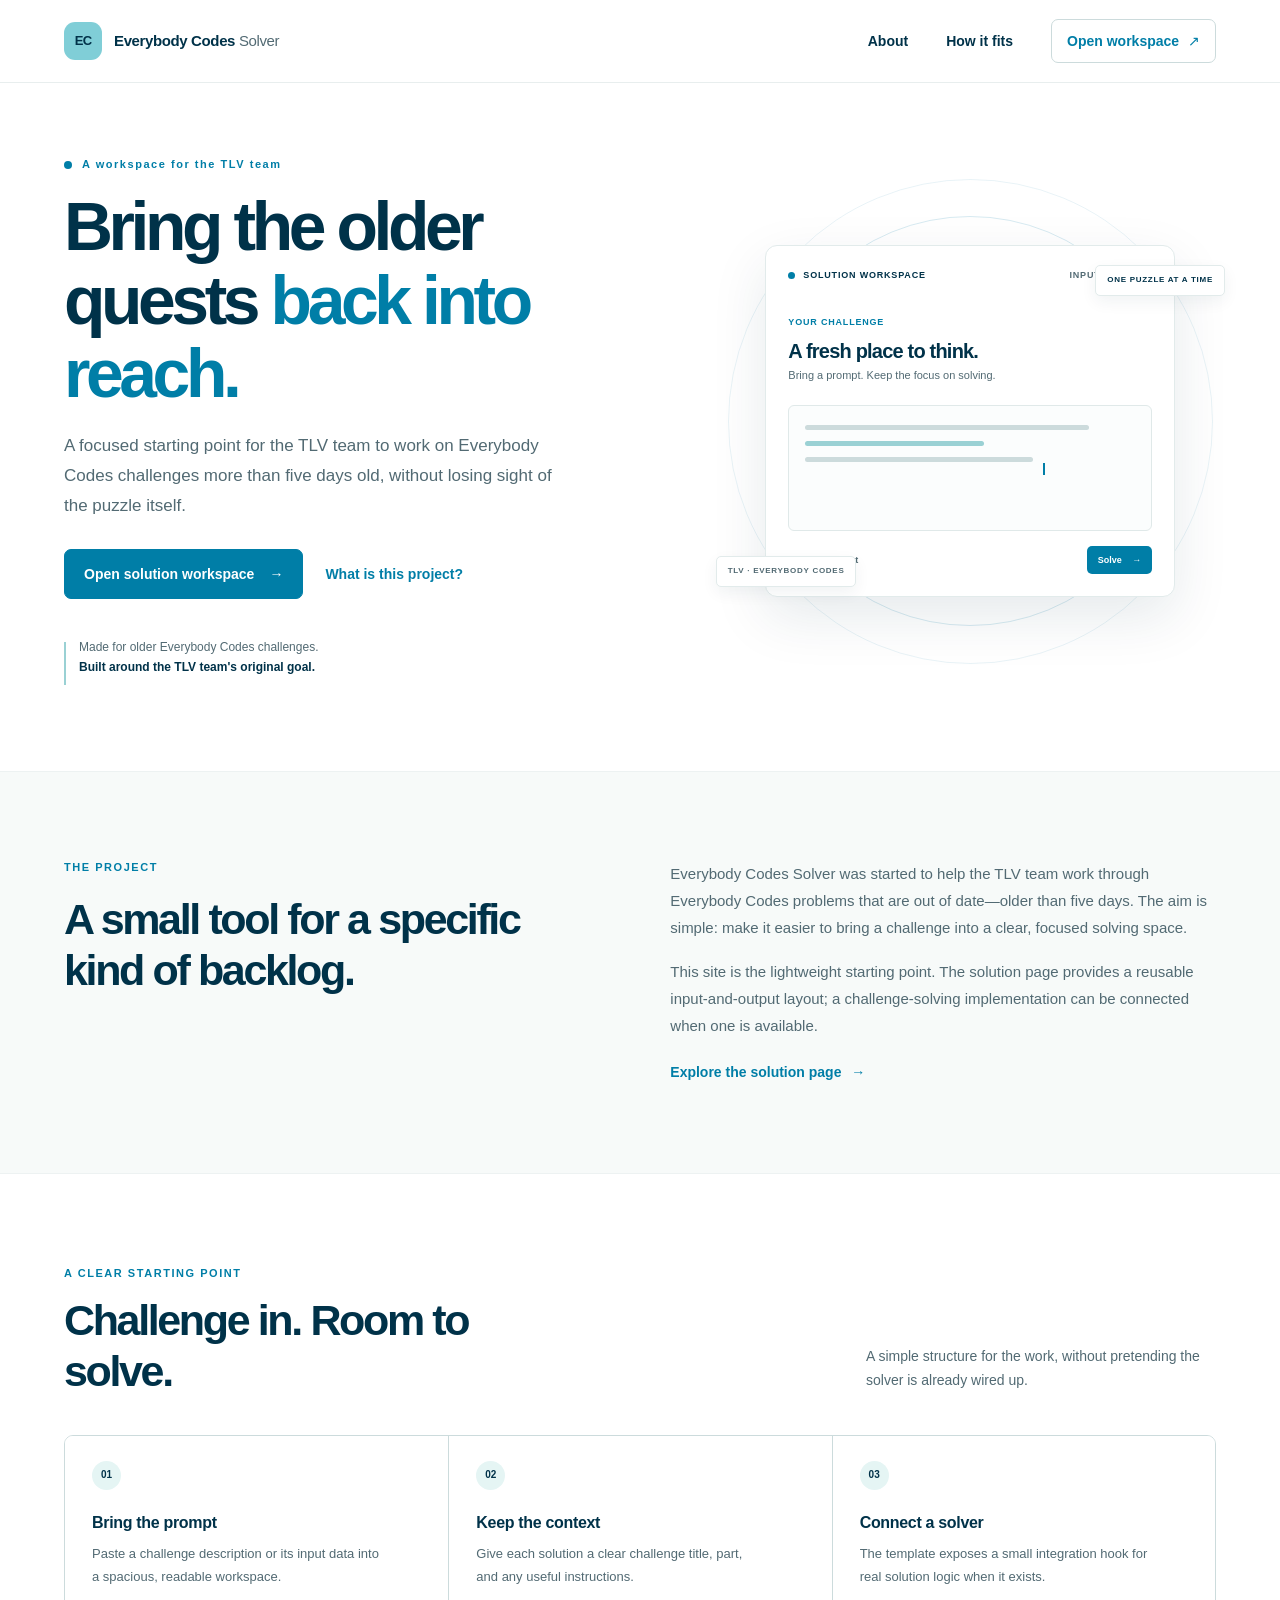
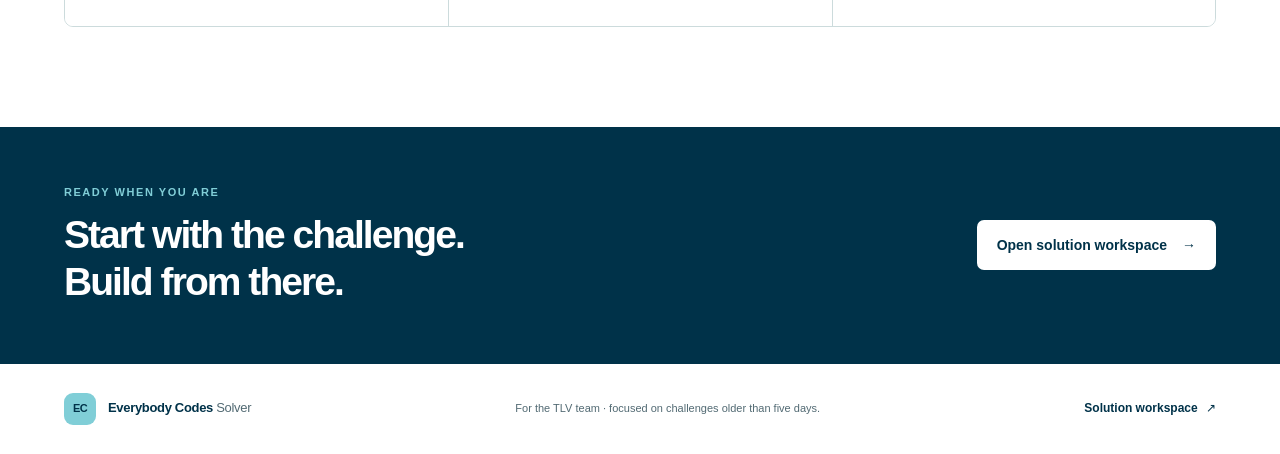
==== index.html @ 69845c89 "init web commit" ====
<!doctype html>
<html lang="en">
  <head>
    <meta charset="utf-8">
    <meta name="viewport" content="width=device-width, initial-scale=1">
    <meta name="theme-color" content="#003249">
    <meta name="description" content="A focused Everybody Codes workspace for the TLV team and its older challenges.">
    <title>Everybody Codes Solver | TLV team workspace</title>
    <link rel="stylesheet" href="style.css">
  </head>
  <body>
    <header class="site-header">
      <div class="header-inner">
        <a class="brand" href="index.html" aria-label="Everybody Codes Solver home">
          <span class="brand-mark" aria-hidden="true">EC</span>
          <span class="brand-name">Everybody Codes <span>Solver</span></span>
        </a>
        <nav class="site-nav" aria-label="Main navigation">
          <a href="#about">About</a>
          <a href="#approach">How it fits</a>
          <a class="nav-cta" href="template.html">Open workspace <span aria-hidden="true">↗</span></a>
        </nav>
      </div>
    </header>

    <main>
      <section class="hero page-shell">
        <div class="hero-copy">
          <p class="eyebrow"><span class="eyebrow-dot" aria-hidden="true"></span> A workspace for the TLV team</p>
          <h1>Bring the older quests <span>back into reach.</span></h1>
          <p class="hero-description">
            A focused starting point for the TLV team to work on Everybody Codes challenges more
            than five days old, without losing sight of the puzzle itself.
          </p>
          <div class="hero-actions">
            <a class="button button-primary" href="template.html">Open solution workspace <span aria-hidden="true">→</span></a>
            <a class="text-link" href="#about">What is this project?</a>
          </div>
          <div class="hero-note">
            <span class="note-rule" aria-hidden="true"></span>
            <p>Made for older Everybody Codes challenges.<br><strong>Built around the TLV team's original goal.</strong></p>
          </div>
        </div>

        <div class="hero-visual">
          <div class="visual-orbit orbit-one" aria-hidden="true"></div>
          <div class="visual-orbit orbit-two" aria-hidden="true"></div>
          <div class="workspace-card">
            <div class="workspace-topline">
              <span class="workspace-label"><span class="status-dot" aria-hidden="true"></span> SOLUTION WORKSPACE</span>
              <span class="workspace-index">INPUT / OUTPUT</span>
            </div>
            <div class="workspace-heading">
              <span class="mini-label">YOUR CHALLENGE</span>
              <span class="workspace-title">A fresh place to think.</span>
              <span class="workspace-subtitle">Bring a prompt. Keep the focus on solving.</span>
            </div>
            <div class="workspace-input" aria-hidden="true">
              <span class="input-line line-long"></span>
              <span class="input-line line-short"></span>
              <span class="input-line line-medium"></span>
              <span class="input-cursor"></span>
            </div>
            <div class="workspace-bottom">
              <span class="workspace-caption">Challenge input</span>
              <span class="workspace-action">Solve <span aria-hidden="true">→</span></span>
            </div>
          </div>
          <span class="visual-tag tag-top">ONE PUZZLE AT A TIME</span>
          <span class="visual-tag tag-bottom">TLV · EVERYBODY CODES</span>
        </div>
      </section>

      <section class="intro-section" id="about">
        <div class="page-shell intro-grid">
          <div>
            <p class="eyebrow eyebrow-dark">THE PROJECT</p>
            <h2>A small tool for a specific kind of backlog.</h2>
          </div>
          <div class="intro-copy">
            <p>
              Everybody Codes Solver was started to help the TLV team work through Everybody
              Codes problems that are out of date—older than five days. The aim is simple:
              make it easier to bring a challenge into a clear, focused solving space.
            </p>
            <p>
              This site is the lightweight starting point. The solution page provides a reusable
              input-and-output layout; a challenge-solving implementation can be connected when
              one is available.
            </p>
            <a class="inline-link" href="template.html">Explore the solution page <span aria-hidden="true">→</span></a>
          </div>
        </div>
      </section>

      <section class="approach-section page-shell" id="approach">
        <div class="section-heading">
          <div>
            <p class="eyebrow eyebrow-dark">A CLEAR STARTING POINT</p>
            <h2>Challenge in. Room to solve.</h2>
          </div>
          <p class="section-summary">A simple structure for the work, without pretending the solver is already wired up.</p>
        </div>
        <div class="approach-grid">
          <article class="approach-card">
            <span class="card-number">01</span>
            <h3>Bring the prompt</h3>
            <p>Paste a challenge description or its input data into a spacious, readable workspace.</p>
          </article>
          <article class="approach-card">
            <span class="card-number">02</span>
            <h3>Keep the context</h3>
            <p>Give each solution a clear challenge title, part, and any useful instructions.</p>
          </article>
          <article class="approach-card">
            <span class="card-number">03</span>
            <h3>Connect a solver</h3>
            <p>The template exposes a small integration hook for real solution logic when it exists.</p>
          </article>
        </div>
      </section>

      <section class="closing-section">
        <div class="page-shell closing-inner">
          <div>
            <p class="eyebrow">READY WHEN YOU ARE</p>
            <h2>Start with the challenge.<br>Build from there.</h2>
          </div>
          <a class="button button-light" href="template.html">Open solution workspace <span aria-hidden="true">→</span></a>
        </div>
      </section>
    </main>

    <footer class="site-footer">
      <div class="page-shell footer-inner">
        <a class="brand footer-brand" href="index.html">
          <span class="brand-mark" aria-hidden="true">EC</span>
          <span class="brand-name">Everybody Codes <span>Solver</span></span>
        </a>
        <p>For the TLV team · focused on challenges older than five days.</p>
        <a class="footer-link" href="template.html">Solution workspace <span aria-hidden="true">↗</span></a>
      </div>
    </footer>
  </body>
</html>
---- style.css ----
:root {
  color-scheme: light;
  --navy: #003249;
  --ocean: #007ea7;
  --cyan: #80ced7;
  --teal: #9ad1d4;
  --grey: #ccdbdc;
  --paper: #f7faf9;
  --white: #fff;
  --muted: #526a73;
  --content-width: 1160px;
  --page-gutter: clamp(20px, 5vw, 72px);
  font-family: "Segoe UI", "Helvetica Neue", Arial, sans-serif;
  font-synthesis: none;
  text-rendering: optimizeLegibility;
}

* {
  box-sizing: border-box;
}

html {
  scroll-behavior: smooth;
}

body {
  min-width: 320px;
  margin: 0;
  color: var(--navy);
  background: var(--white);
  font-size: 16px;
  line-height: 1.6;
}

body,
button,
textarea {
  font-family: "Segoe UI", "Helvetica Neue", Arial, sans-serif;
}

a {
  color: inherit;
}

a:focus-visible,
button:focus-visible,
textarea:focus-visible {
  outline: 3px solid var(--cyan);
  outline-offset: 4px;
}

button,
textarea {
  font-size: inherit;
}

.page-shell {
  width: min(var(--content-width), calc(100% - var(--page-gutter) * 2));
  margin-inline: auto;
}

.site-header {
  position: relative;
  z-index: 1;
  background: var(--white);
  border-bottom: 1px solid #e8eeee;
}

.header-inner {
  width: min(1320px, calc(100% - var(--page-gutter) * 2));
  min-height: 82px;
  margin-inline: auto;
  display: flex;
  align-items: center;
  justify-content: space-between;
  gap: 30px;
}

.brand {
  display: inline-flex;
  align-items: center;
  gap: 12px;
  color: var(--navy);
  text-decoration: none;
  white-space: nowrap;
}

.brand-mark {
  width: 38px;
  height: 38px;
  display: grid;
  place-items: center;
  color: var(--navy);
  background: var(--cyan);
  border-radius: 11px;
  font-size: 13px;
  font-weight: 800;
  letter-spacing: -0.06em;
}

.brand-name {
  font-size: 15px;
  font-weight: 750;
  letter-spacing: -0.025em;
}

.brand-name span {
  color: var(--muted);
  font-weight: 500;
}

.site-nav {
  display: flex;
  align-items: center;
  justify-content: flex-end;
  gap: clamp(16px, 3vw, 38px);
}

.site-nav a,
.footer-link {
  color: var(--navy);
  font-size: 14px;
  font-weight: 600;
  text-decoration: none;
  transition: color 160ms ease, background-color 160ms ease, border-color 160ms ease;
}

.site-nav a:hover,
.footer-link:hover {
  color: var(--ocean);
}

.site-nav .nav-cta {
  padding: 10px 15px;
  color: var(--ocean);
  border: 1px solid var(--grey);
  border-radius: 7px;
}

.site-nav .nav-cta:hover {
  color: var(--navy);
  background: #eaf7f7;
  border-color: var(--teal);
}

.nav-cta span,
.footer-link span {
  margin-left: 5px;
}

.hero {
  min-height: 588px;
  display: grid;
  grid-template-columns: minmax(0, 1fr) minmax(350px, 0.88fr);
  align-items: center;
  gap: clamp(45px, 8vw, 108px);
  padding-block: 74px 86px;
}

.hero-copy {
  max-width: 590px;
}

.eyebrow {
  margin: 0 0 18px;
  color: var(--ocean);
  font-size: 11px;
  font-weight: 800;
  letter-spacing: 0.14em;
  line-height: 1.4;
}

.eyebrow-dark {
  color: var(--ocean);
}

.hero .eyebrow {
  display: flex;
  align-items: center;
  gap: 10px;
}

.eyebrow-dot,
.status-dot {
  width: 8px;
  height: 8px;
  flex: 0 0 auto;
  background: var(--ocean);
  border-radius: 50%;
}

h1,
h2,
h3,
p {
  margin-top: 0;
}

.hero h1 {
  max-width: 630px;
  margin-bottom: 21px;
  font-size: clamp(42px, 5.3vw, 68px);
  font-weight: 720;
  letter-spacing: -0.065em;
  line-height: 1.08;
}

.hero h1 span {
  color: var(--ocean);
}

.hero-description {
  max-width: 510px;
  margin-bottom: 29px;
  color: var(--muted);
  font-size: 17px;
  line-height: 1.75;
}

.hero-actions {
  display: flex;
  align-items: center;
  flex-wrap: wrap;
  gap: 22px;
}

.button {
  min-height: 50px;
  display: inline-flex;
  align-items: center;
  justify-content: center;
  gap: 15px;
  padding: 12px 19px;
  border: 1px solid transparent;
  border-radius: 7px;
  font-size: 14px;
  font-weight: 700;
  line-height: 1.3;
  text-align: center;
  text-decoration: none;
  cursor: pointer;
  transition: background-color 160ms ease, border-color 160ms ease, color 160ms ease, transform 160ms ease;
}

.button-primary {
  color: var(--white);
  background: var(--ocean);
  border-color: var(--ocean);
}

.button-primary:hover:not(:disabled) {
  background: var(--navy);
  border-color: var(--navy);
  transform: translateY(-1px);
}

.button-primary:active:not(:disabled) {
  transform: translateY(0);
}

.button-primary:disabled {
  cursor: wait;
  opacity: 0.72;
}

.text-link,
.inline-link {
  color: var(--ocean);
  font-size: 14px;
  font-weight: 700;
  text-decoration: none;
}

.text-link:hover,
.inline-link:hover {
  color: var(--navy);
  text-decoration: underline;
  text-underline-offset: 4px;
}

.hero-note {
  display: flex;
  align-items: flex-start;
  gap: 13px;
  margin-top: 43px;
}

.note-rule {
  width: 2px;
  height: 43px;
  flex: 0 0 auto;
  background: var(--teal);
}

.hero-note p {
  margin: -4px 0 0;
  color: var(--muted);
  font-size: 12px;
  line-height: 1.65;
}

.hero-note strong {
  color: var(--navy);
  font-weight: 650;
}

.hero-visual {
  min-height: 390px;
  position: relative;
  display: grid;
  place-items: center;
  isolation: isolate;
}

.hero-visual::before {
  width: 320px;
  height: 320px;
  position: absolute;
  z-index: -2;
  content: "";
  background: #e8f5f4;
  border-radius: 50%;
}

.visual-orbit {
  position: absolute;
  z-index: -1;
  border: 1px solid rgba(0, 126, 167, 0.16);
  border-radius: 50%;
}

.orbit-one {
  width: 410px;
  height: 410px;
}

.orbit-two {
  width: 485px;
  height: 485px;
  border-color: rgba(0, 126, 167, 0.09);
}

.workspace-card {
  width: min(100%, 410px);
  padding: 22px;
  background: var(--white);
  border: 1px solid #e2ebeb;
  border-radius: 12px;
  box-shadow: 0 20px 55px rgba(0, 50, 73, 0.1);
}

.workspace-topline,
.workspace-bottom {
  display: flex;
  align-items: center;
  justify-content: space-between;
  gap: 10px;
}

.workspace-label,
.workspace-index,
.mini-label,
.workspace-caption,
.workspace-action,
.visual-tag {
  font-size: 9px;
  font-weight: 800;
  letter-spacing: 0.09em;
}

.workspace-label {
  display: inline-flex;
  align-items: center;
  gap: 8px;
  color: var(--navy);
}

.workspace-label .status-dot {
  width: 7px;
  height: 7px;
  background: var(--ocean);
}

.workspace-index {
  color: var(--muted);
}

.workspace-heading {
  display: flex;
  flex-direction: column;
  margin-top: 32px;
}

.mini-label {
  margin-bottom: 6px;
  color: var(--ocean);
}

.workspace-title {
  font-size: 20px;
  font-weight: 700;
  letter-spacing: -0.04em;
}

.workspace-subtitle {
  color: var(--muted);
  font-size: 11px;
}

.workspace-input {
  min-height: 126px;
  position: relative;
  display: flex;
  flex-direction: column;
  gap: 11px;
  margin-top: 20px;
  padding: 19px 16px;
  background: #fbfdfd;
  border: 1px solid #e0e9e9;
  border-radius: 6px;
}

.input-line {
  height: 5px;
  display: block;
  background: #ccdbdc;
  border-radius: 5px;
}

.line-long {
  width: 86%;
}

.line-short {
  width: 54%;
  background: var(--teal);
}

.line-medium {
  width: 69%;
}

.input-cursor {
  width: 2px;
  height: 12px;
  position: absolute;
  top: 57px;
  left: 70%;
  background: var(--ocean);
}

.workspace-bottom {
  margin-top: 15px;
}

.workspace-caption {
  color: var(--muted);
  letter-spacing: 0.02em;
}

.workspace-action {
  padding: 7px 11px;
  color: var(--white);
  background: var(--ocean);
  border-radius: 5px;
  letter-spacing: 0;
}

.workspace-action span {
  margin-left: 8px;
}

.visual-tag {
  position: absolute;
  padding: 8px 11px;
  color: var(--navy);
  background: var(--white);
  border: 1px solid #e2ebeb;
  border-radius: 5px;
  box-shadow: 0 6px 16px rgba(0, 50, 73, 0.06);
  font-size: 8px;
}

.tag-top {
  top: 39px;
  right: -9px;
}

.tag-bottom {
  bottom: 29px;
  left: -9px;
  color: var(--muted);
}

.intro-section {
  padding-block: 88px;
  background: var(--paper);
  border-top: 1px solid #edf2f2;
  border-bottom: 1px solid #edf2f2;
}

.intro-grid {
  display: grid;
  grid-template-columns: minmax(0, 0.9fr) minmax(0, 1fr);
  align-items: start;
  gap: clamp(40px, 9vw, 130px);
}

.intro-grid h2,
.section-heading h2 {
  max-width: 470px;
  margin-bottom: 0;
  font-size: clamp(30px, 3.5vw, 43px);
  font-weight: 700;
  letter-spacing: -0.055em;
  line-height: 1.18;
}

.intro-copy p {
  margin-bottom: 17px;
  color: var(--muted);
  font-size: 15px;
  line-height: 1.8;
}

.inline-link {
  display: inline-block;
  margin-top: 5px;
}

.inline-link span {
  margin-left: 6px;
}

.approach-section {
  padding-block: 92px 100px;
}

.section-heading {
  display: flex;
  align-items: flex-end;
  justify-content: space-between;
  gap: 35px;
  margin-bottom: 38px;
}

.section-heading .eyebrow {
  margin-bottom: 14px;
}

.section-summary {
  max-width: 350px;
  margin-bottom: 4px;
  color: var(--muted);
  font-size: 14px;
  line-height: 1.7;
}

.approach-grid {
  display: grid;
  grid-template-columns: repeat(3, minmax(0, 1fr));
  border: 1px solid var(--grey);
  border-radius: 9px;
  overflow: hidden;
}

.approach-card {
  min-height: 190px;
  padding: 25px 27px 28px;
  background: var(--white);
}

.approach-card + .approach-card {
  border-left: 1px solid var(--grey);
}

.card-number {
  width: 29px;
  height: 29px;
  display: grid;
  place-items: center;
  margin-bottom: 20px;
  color: var(--navy);
  background: #e5f5f4;
  border-radius: 50%;
  font-size: 10px;
  font-weight: 800;
}

.approach-card h3 {
  margin-bottom: 8px;
  font-size: 16px;
  font-weight: 700;
  letter-spacing: -0.02em;
}

.approach-card p {
  max-width: 290px;
  margin-bottom: 0;
  color: var(--muted);
  font-size: 13px;
  line-height: 1.7;
}

.closing-section {
  padding-block: 58px;
  color: var(--white);
  background: var(--navy);
}

.closing-inner {
  display: flex;
  align-items: center;
  justify-content: space-between;
  gap: 35px;
}

.closing-inner .eyebrow {
  color: var(--cyan);
  margin-bottom: 12px;
}

.closing-inner h2 {
  margin-bottom: 0;
  font-size: clamp(27px, 3.5vw, 39px);
  font-weight: 650;
  letter-spacing: -0.05em;
  line-height: 1.2;
}

.button-light {
  color: var(--navy);
  background: var(--white);
}

.button-light:hover {
  background: var(--cyan);
  transform: translateY(-1px);
}

.site-footer {
  background: var(--white);
}

.footer-inner {
  min-height: 90px;
  display: flex;
  align-items: center;
  justify-content: space-between;
  gap: 25px;
}

.footer-brand .brand-mark {
  width: 32px;
  height: 32px;
  border-radius: 9px;
  font-size: 11px;
}

.footer-brand .brand-name {
  font-size: 13px;
}

.footer-inner > p {
  margin-bottom: 0;
  color: var(--muted);
  font-size: 11px;
  text-align: center;
}

.footer-link {
  font-size: 12px;
}

.solution-body {
  background: var(--paper);
}

.solution-main {
  max-width: 920px;
  min-height: calc(100vh - 172px);
  padding-block: 35px 75px;
}

.back-link {
  display: inline-flex;
  align-items: center;
  gap: 8px;
  margin-bottom: 38px;
  color: var(--muted);
  font-size: 13px;
  font-weight: 650;
  text-decoration: none;
}

.back-link:hover {
  color: var(--ocean);
}

.solution-intro {
  margin-bottom: 32px;
}

.solution-intro .eyebrow {
  margin-bottom: 13px;
}

.solution-title-row {
  display: flex;
  align-items: flex-start;
  justify-content: space-between;
  gap: 24px;
}

.solution-title-row h1 {
  margin-bottom: 8px;
  font-size: clamp(34px, 5vw, 48px);
  font-weight: 720;
  letter-spacing: -0.06em;
  line-height: 1.1;
  overflow-wrap: anywhere;
}

.solution-description {
  max-width: 620px;
  margin-bottom: 0;
  color: var(--muted);
  font-size: 15px;
}

.part-badge {
  flex: 0 0 auto;
  margin-top: 5px;
  padding: 7px 12px;
  color: var(--navy);
  background: #e1f3f2;
  border: 1px solid var(--teal);
  border-radius: 999px;
  font-size: 12px;
  font-weight: 700;
}

.solver-form,
.result-section {
  padding: clamp(19px, 4vw, 30px);
  background: var(--white);
  border: 1px solid var(--grey);
  border-radius: 9px;
}

.field-label {
  display: block;
  margin-bottom: 13px;
  font-size: 15px;
  font-weight: 750;
}

.field-hint {
  display: block;
  margin-top: 2px;
  color: var(--muted);
  font-size: 12px;
  font-weight: 400;
}

.challenge-input {
  width: 100%;
  min-height: 270px;
  display: block;
  resize: vertical;
  padding: 15px 16px;
  color: var(--navy);
  background: #fbfdfd;
  border: 1px solid #afc4c7;
  border-radius: 6px;
  font-family: "Cascadia Code", Consolas, monospace;
  font-size: 13px;
  line-height: 1.65;
  overflow-wrap: anywhere;
}

.challenge-input::placeholder {
  color: #657b82;
  opacity: 1;
}

.challenge-input:focus-visible {
  border-color: var(--ocean);
  outline-offset: 2px;
}

.solve-row {
  display: flex;
  align-items: center;
  justify-content: space-between;
  gap: 20px;
  margin-top: 17px;
}

.solve-note {
  margin-bottom: 0;
  color: var(--muted);
  font-size: 12px;
}

.solve-button {
  min-width: 120px;
  min-height: 48px;
  flex: 0 0 auto;
}

.result-section {
  margin-top: 22px;
}

.result-heading {
  display: flex;
  align-items: center;
  justify-content: space-between;
  gap: 15px;
  margin-bottom: 15px;
}

.result-heading .eyebrow {
  margin-bottom: 2px;
}

.result-heading h2 {
  margin-bottom: 0;
  font-size: 21px;
  font-weight: 700;
  letter-spacing: -0.035em;
}

.result-format {
  padding: 5px 9px;
  color: var(--muted);
  background: #f2f7f7;
  border: 1px solid #e1ebeb;
  border-radius: 4px;
  font-size: 10px;
  font-weight: 650;
}

.output-box {
  min-height: 175px;
  max-height: 520px;
  padding: 16px;
  background: #f8fbfb;
  border: 1px solid #d5e1e2;
  border-radius: 6px;
  overflow: auto;
}

.output-placeholder {
  margin: 2px 0;
  color: #657b82;
  font-size: 13px;
}

.output-content {
  margin: 0;
  color: var(--navy);
  font-family: "Cascadia Code", Consolas, monospace;
  font-size: 13px;
  line-height: 1.7;
  white-space: pre-wrap;
  overflow-wrap: anywhere;
}

.solver-status {
  margin: 13px 0 0;
  color: var(--muted);
  font-size: 12px;
  line-height: 1.6;
}

.solver-status code {
  padding: 1px 4px;
  color: var(--navy);
  background: #edf4f4;
  border-radius: 3px;
  font-size: 0.95em;
}

.solver-status.status-error {
  color: #8a3026;
}

.solution-body .site-footer {
  border-top: 1px solid #e8eeee;
}

[hidden] {
  display: none !important;
}

@media (max-width: 900px) {
  .hero {
    grid-template-columns: minmax(0, 1fr) minmax(300px, 0.82fr);
    gap: 35px;
  }

  .hero-visual {
    min-height: 350px;
  }

  .orbit-one {
    width: 340px;
    height: 340px;
  }

  .orbit-two {
    width: 400px;
    height: 400px;
  }

  .hero-visual::before {
    width: 270px;
    height: 270px;
  }

  .workspace-card {
    padding: 18px;
  }

  .tag-top {
    right: -7px;
  }

  .tag-bottom {
    left: -7px;
  }
}

@media (max-width: 720px) {
  .header-inner {
    min-height: 0;
    flex-direction: column;
    align-items: flex-start;
    gap: 12px;
    padding-block: 17px;
  }

  .site-nav {
    width: 100%;
    justify-content: flex-start;
    flex-wrap: wrap;
    gap: 9px 22px;
  }

  .site-nav a {
    min-height: 40px;
    display: inline-flex;
    align-items: center;
  }

  .site-nav .nav-cta {
    min-height: 38px;
    padding: 7px 11px;
  }

  .hero {
    min-height: auto;
    grid-template-columns: 1fr;
    gap: 23px;
    padding-block: 65px 76px;
  }

  .hero-copy {
    max-width: 640px;
  }

  .hero-visual {
    width: min(100%, 490px);
    min-height: 370px;
    justify-self: center;
    margin-top: 4px;
  }

  .intro-grid {
    grid-template-columns: 1fr;
    gap: 24px;
  }

  .intro-section {
    padding-block: 68px;
  }

  .intro-copy {
    max-width: 660px;
  }

  .approach-section {
    padding-block: 72px;
  }

  .section-heading {
    display: block;
  }

  .section-summary {
    margin-top: 17px;
  }

  .approach-grid {
    grid-template-columns: 1fr;
  }

  .approach-card {
    min-height: 0;
    padding: 22px 24px;
  }

  .approach-card + .approach-card {
    border-top: 1px solid var(--grey);
    border-left: 0;
  }

  .card-number {
    margin-bottom: 13px;
  }

  .closing-inner {
    align-items: flex-start;
    flex-direction: column;
  }

  .footer-inner {
    flex-wrap: wrap;
    padding-block: 20px;
  }

  .footer-inner > p {
    order: 3;
    width: 100%;
    text-align: left;
  }
}

@media (max-width: 480px) {
  .brand-name {
    font-size: 14px;
  }

  .site-nav {
    gap: 6px 16px;
  }

  .site-nav a {
    font-size: 13px;
  }

  .site-nav .nav-cta {
    padding-inline: 9px;
  }

  .hero {
    padding-block: 48px 56px;
  }

  .hero h1 {
    font-size: clamp(39px, 12vw, 52px);
  }

  .hero-description {
    font-size: 15px;
  }

  .hero-actions {
    align-items: flex-start;
    flex-direction: column;
    gap: 17px;
  }

  .hero-note {
    margin-top: 30px;
  }

  .hero-visual {
    min-height: 310px;
  }

  .hero-visual::before {
    width: 220px;
    height: 220px;
  }

  .orbit-one {
    width: 290px;
    height: 290px;
  }

  .orbit-two {
    width: 350px;
    height: 350px;
  }

  .workspace-card {
    padding: 16px;
  }

  .workspace-title {
    font-size: 18px;
  }

  .tag-top {
    top: 8px;
    right: 0;
  }

  .tag-bottom {
    bottom: 4px;
    left: 0;
  }

  .closing-section {
    padding-block: 43px;
  }

  .footer-inner {
    column-gap: 13px;
  }

  .footer-brand {
    gap: 8px;
  }

  .footer-brand .brand-name {
    font-size: 12px;
  }

  .footer-link {
    font-size: 11px;
  }

  .solution-main {
    padding-block: 25px 55px;
  }

  .back-link {
    margin-bottom: 28px;
  }

  .solution-title-row {
    align-items: flex-start;
    flex-direction: column;
    gap: 12px;
  }

  .solution-title-row h1 {
    font-size: 38px;
  }

  .solver-form,
  .result-section {
    padding: 18px;
  }

  .challenge-input {
    min-height: 220px;
    padding: 12px;
    font-size: 12px;
  }

  .solve-row {
    align-items: stretch;
    flex-direction: column;
  }

  .solve-button {
    width: 100%;
  }

  .result-heading {
    align-items: flex-start;
  }

  .output-box {
    min-height: 150px;
    padding: 12px;
  }
}

@media (prefers-reduced-motion: reduce) {
  html {
    scroll-behavior: auto;
  }

  *,
  *::before,
  *::after {
    scroll-behavior: auto !important;
    transition-duration: 0.01ms !important;
  }
}
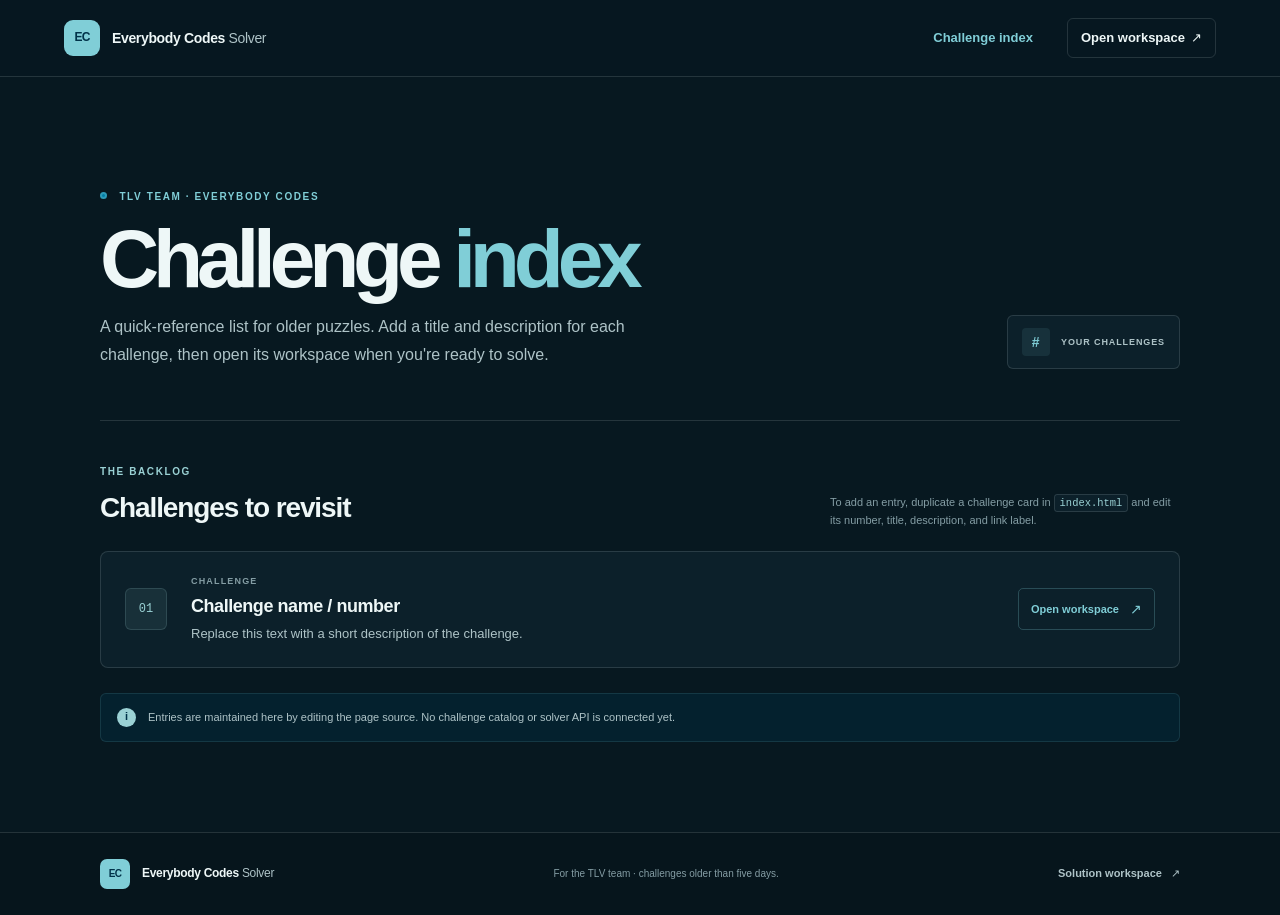
==== commit 17cca7a9: "Update styles for dark mode and improve layout - Changed color scheme to dark mode in style.css, upd" ====
--- a/index.html
+++ b/index.html
@@ -3,132 +3,71 @@
   <head>
     <meta charset="utf-8">
     <meta name="viewport" content="width=device-width, initial-scale=1">
-    <meta name="theme-color" content="#003249">
-    <meta name="description" content="A focused Everybody Codes workspace for the TLV team and its older challenges.">
-    <title>Everybody Codes Solver | TLV team workspace</title>
+    <meta name="theme-color" content="#071820">
+    <meta name="description" content="A manually maintained index of Everybody Codes challenges for the TLV team.">
+    <title>Challenge Index | Everybody Codes Solver</title>
     <link rel="stylesheet" href="style.css">
   </head>
   <body>
     <header class="site-header">
       <div class="header-inner">
-        <a class="brand" href="index.html" aria-label="Everybody Codes Solver home">
+        <a class="brand" href="index.html" aria-label="Everybody Codes challenge index">
           <span class="brand-mark" aria-hidden="true">EC</span>
           <span class="brand-name">Everybody Codes <span>Solver</span></span>
         </a>
         <nav class="site-nav" aria-label="Main navigation">
-          <a href="#about">About</a>
-          <a href="#approach">How it fits</a>
+          <a class="nav-current" href="#challenge-index" aria-current="page">Challenge index</a>
           <a class="nav-cta" href="template.html">Open workspace <span aria-hidden="true">↗</span></a>
         </nav>
       </div>
     </header>
 
-    <main>
-      <section class="hero page-shell">
-        <div class="hero-copy">
-          <p class="eyebrow"><span class="eyebrow-dot" aria-hidden="true"></span> A workspace for the TLV team</p>
-          <h1>Bring the older quests <span>back into reach.</span></h1>
-          <p class="hero-description">
-            A focused starting point for the TLV team to work on Everybody Codes challenges more
-            than five days old, without losing sight of the puzzle itself.
+    <main class="index-main page-shell" id="challenge-index">
+      <section class="index-heading" aria-labelledby="page-title">
+        <div>
+          <p class="eyebrow"><span class="eyebrow-dot" aria-hidden="true"></span> TLV TEAM · EVERYBODY CODES</p>
+          <h1 id="page-title">Challenge <span>index</span></h1>
+          <p class="index-description">
+            A quick-reference list for older puzzles. Add a title and description for each challenge,
+            then open its workspace when you're ready to solve.
           </p>
-          <div class="hero-actions">
-            <a class="button button-primary" href="template.html">Open solution workspace <span aria-hidden="true">→</span></a>
-            <a class="text-link" href="#about">What is this project?</a>
-          </div>
-          <div class="hero-note">
-            <span class="note-rule" aria-hidden="true"></span>
-            <p>Made for older Everybody Codes challenges.<br><strong>Built around the TLV team's original goal.</strong></p>
-          </div>
         </div>
-
-        <div class="hero-visual">
-          <div class="visual-orbit orbit-one" aria-hidden="true"></div>
-          <div class="visual-orbit orbit-two" aria-hidden="true"></div>
-          <div class="workspace-card">
-            <div class="workspace-topline">
-              <span class="workspace-label"><span class="status-dot" aria-hidden="true"></span> SOLUTION WORKSPACE</span>
-              <span class="workspace-index">INPUT / OUTPUT</span>
-            </div>
-            <div class="workspace-heading">
-              <span class="mini-label">YOUR CHALLENGE</span>
-              <span class="workspace-title">A fresh place to think.</span>
-              <span class="workspace-subtitle">Bring a prompt. Keep the focus on solving.</span>
-            </div>
-            <div class="workspace-input" aria-hidden="true">
-              <span class="input-line line-long"></span>
-              <span class="input-line line-short"></span>
-              <span class="input-line line-medium"></span>
-              <span class="input-cursor"></span>
-            </div>
-            <div class="workspace-bottom">
-              <span class="workspace-caption">Challenge input</span>
-              <span class="workspace-action">Solve <span aria-hidden="true">→</span></span>
-            </div>
-          </div>
-          <span class="visual-tag tag-top">ONE PUZZLE AT A TIME</span>
-          <span class="visual-tag tag-bottom">TLV · EVERYBODY CODES</span>
+        <div class="index-count" aria-label="Challenge index">
+          <span class="count-mark" aria-hidden="true">#</span>
+          <span>YOUR CHALLENGES</span>
         </div>
       </section>
 
-      <section class="intro-section" id="about">
-        <div class="page-shell intro-grid">
+      <section class="challenge-section" aria-labelledby="challenge-list-title">
+        <div class="list-heading">
           <div>
-            <p class="eyebrow eyebrow-dark">THE PROJECT</p>
-            <h2>A small tool for a specific kind of backlog.</h2>
+            <p class="eyebrow eyebrow-muted">THE BACKLOG</p>
+            <h2 id="challenge-list-title">Challenges to revisit</h2>
           </div>
-          <div class="intro-copy">
-            <p>
-              Everybody Codes Solver was started to help the TLV team work through Everybody
-              Codes problems that are out of date—older than five days. The aim is simple:
-              make it easier to bring a challenge into a clear, focused solving space.
-            </p>
-            <p>
-              This site is the lightweight starting point. The solution page provides a reusable
-              input-and-output layout; a challenge-solving implementation can be connected when
-              one is available.
-            </p>
-            <a class="inline-link" href="template.html">Explore the solution page <span aria-hidden="true">→</span></a>
-          </div>
+          <p class="edit-hint">To add an entry, duplicate a challenge card in <code>index.html</code> and edit its number, title, description, and link label.</p>
         </div>
-      </section>
 
-      <section class="approach-section page-shell" id="approach">
-        <div class="section-heading">
-          <div>
-            <p class="eyebrow eyebrow-dark">A CLEAR STARTING POINT</p>
-            <h2>Challenge in. Room to solve.</h2>
-          </div>
-          <p class="section-summary">A simple structure for the work, without pretending the solver is already wired up.</p>
-        </div>
-        <div class="approach-grid">
-          <article class="approach-card">
-            <span class="card-number">01</span>
-            <h3>Bring the prompt</h3>
-            <p>Paste a challenge description or its input data into a spacious, readable workspace.</p>
-          </article>
-          <article class="approach-card">
-            <span class="card-number">02</span>
-            <h3>Keep the context</h3>
-            <p>Give each solution a clear challenge title, part, and any useful instructions.</p>
-          </article>
-          <article class="approach-card">
-            <span class="card-number">03</span>
-            <h3>Connect a solver</h3>
-            <p>The template exposes a small integration hook for real solution logic when it exists.</p>
+        <div class="challenge-list">
+          <!-- Duplicate this article for each challenge, then replace its number, title, description, and link label. -->
+          <article class="challenge-card">
+            <div class="challenge-number" aria-hidden="true">01</div>
+            <div class="challenge-copy">
+              <p class="challenge-kicker">CHALLENGE</p>
+              <h3>Challenge name / number</h3>
+              <p class="challenge-description">Replace this text with a short description of the challenge.</p>
+            </div>
+            <a class="challenge-link" href="template.html" aria-label="Open workspace for Challenge name / number">
+              <span>Open workspace</span>
+              <span class="link-arrow" aria-hidden="true">↗</span>
+            </a>
           </article>
         </div>
       </section>
 
-      <section class="closing-section">
-        <div class="page-shell closing-inner">
-          <div>
-            <p class="eyebrow">READY WHEN YOU ARE</p>
-            <h2>Start with the challenge.<br>Build from there.</h2>
-          </div>
-          <a class="button button-light" href="template.html">Open solution workspace <span aria-hidden="true">→</span></a>
-        </div>
-      </section>
+      <aside class="index-note">
+        <span class="note-symbol" aria-hidden="true">i</span>
+        <p>Entries are maintained here by editing the page source. No challenge catalog or solver API is connected yet.</p>
+      </aside>
     </main>
 
     <footer class="site-footer">
@@ -137,7 +76,7 @@
           <span class="brand-mark" aria-hidden="true">EC</span>
           <span class="brand-name">Everybody Codes <span>Solver</span></span>
         </a>
-        <p>For the TLV team · focused on challenges older than five days.</p>
+        <p>For the TLV team · challenges older than five days.</p>
         <a class="footer-link" href="template.html">Solution workspace <span aria-hidden="true">↗</span></a>
       </div>
     </footer>
--- a/style.css
+++ b/style.css
@@ -1,14 +1,18 @@
 :root {
-  color-scheme: light;
+  color-scheme: dark;
   --navy: #003249;
   --ocean: #007ea7;
   --cyan: #80ced7;
   --teal: #9ad1d4;
   --grey: #ccdbdc;
-  --paper: #f7faf9;
-  --white: #fff;
-  --muted: #526a73;
-  --content-width: 1160px;
+  --background: #071820;
+  --surface: #0c202a;
+  --surface-raised: #102a36;
+  --text: #eef7f7;
+  --muted: #aec3c7;
+  --faint: #849da4;
+  --line: rgba(204, 219, 220, 0.15);
+  --content-width: 1080px;
   --page-gutter: clamp(20px, 5vw, 72px);
   font-family: "Segoe UI", "Helvetica Neue", Arial, sans-serif;
   font-synthesis: none;
@@ -20,14 +24,18 @@
 }
 
 html {
+  min-width: 320px;
   scroll-behavior: smooth;
 }
 
 body {
   min-width: 320px;
+  min-height: 100vh;
+  display: flex;
+  flex-direction: column;
   margin: 0;
-  color: var(--navy);
-  background: var(--white);
+  color: var(--text);
+  background: var(--background);
   font-size: 16px;
   line-height: 1.6;
 }
@@ -62,44 +70,44 @@
 .site-header {
   position: relative;
   z-index: 1;
-  background: var(--white);
-  border-bottom: 1px solid #e8eeee;
+  background: rgba(7, 24, 32, 0.94);
+  border-bottom: 1px solid var(--line);
 }
 
 .header-inner {
-  width: min(1320px, calc(100% - var(--page-gutter) * 2));
-  min-height: 82px;
-  margin-inline: auto;
+  width: min(1240px, calc(100% - var(--page-gutter) * 2));
+  min-height: 76px;
   display: flex;
   align-items: center;
   justify-content: space-between;
   gap: 30px;
+  margin-inline: auto;
 }
 
 .brand {
   display: inline-flex;
   align-items: center;
   gap: 12px;
-  color: var(--navy);
+  color: var(--text);
   text-decoration: none;
   white-space: nowrap;
 }
 
 .brand-mark {
-  width: 38px;
-  height: 38px;
+  width: 36px;
+  height: 36px;
   display: grid;
   place-items: center;
   color: var(--navy);
   background: var(--cyan);
-  border-radius: 11px;
-  font-size: 13px;
-  font-weight: 800;
+  border-radius: 9px;
+  font-size: 12px;
+  font-weight: 850;
   letter-spacing: -0.06em;
 }
 
 .brand-name {
-  font-size: 15px;
+  font-size: 14px;
   font-weight: 750;
   letter-spacing: -0.025em;
 }
@@ -113,80 +121,43 @@
   display: flex;
   align-items: center;
   justify-content: flex-end;
-  gap: clamp(16px, 3vw, 38px);
+  gap: clamp(16px, 3vw, 34px);
 }
 
 .site-nav a,
 .footer-link {
-  color: var(--navy);
-  font-size: 14px;
-  font-weight: 600;
+  color: var(--muted);
+  font-size: 13px;
+  font-weight: 650;
   text-decoration: none;
   transition: color 160ms ease, background-color 160ms ease, border-color 160ms ease;
 }
 
 .site-nav a:hover,
-.footer-link:hover {
-  color: var(--ocean);
+.footer-link:hover,
+.site-nav .nav-current {
+  color: var(--cyan);
 }
 
 .site-nav .nav-cta {
-  padding: 10px 15px;
-  color: var(--ocean);
-  border: 1px solid var(--grey);
-  border-radius: 7px;
+  min-height: 40px;
+  display: inline-flex;
+  align-items: center;
+  padding: 8px 13px;
+  color: var(--text);
+  border: 1px solid var(--line);
+  border-radius: 6px;
 }
 
 .site-nav .nav-cta:hover {
-  color: var(--navy);
-  background: #eaf7f7;
-  border-color: var(--teal);
+  color: var(--cyan);
+  background: var(--surface);
+  border-color: rgba(128, 206, 215, 0.38);
 }
 
 .nav-cta span,
 .footer-link span {
-  margin-left: 5px;
-}
-
-.hero {
-  min-height: 588px;
-  display: grid;
-  grid-template-columns: minmax(0, 1fr) minmax(350px, 0.88fr);
-  align-items: center;
-  gap: clamp(45px, 8vw, 108px);
-  padding-block: 74px 86px;
-}
-
-.hero-copy {
-  max-width: 590px;
-}
-
-.eyebrow {
-  margin: 0 0 18px;
-  color: var(--ocean);
-  font-size: 11px;
-  font-weight: 800;
-  letter-spacing: 0.14em;
-  line-height: 1.4;
-}
-
-.eyebrow-dark {
-  color: var(--ocean);
-}
-
-.hero .eyebrow {
-  display: flex;
-  align-items: center;
-  gap: 10px;
-}
-
-.eyebrow-dot,
-.status-dot {
-  width: 8px;
-  height: 8px;
-  flex: 0 0 auto;
-  background: var(--ocean);
-  border-radius: 50%;
+  margin-left: 6px;
 }
 
 h1,
@@ -196,513 +167,320 @@
   margin-top: 0;
 }
 
-.hero h1 {
-  max-width: 630px;
-  margin-bottom: 21px;
-  font-size: clamp(42px, 5.3vw, 68px);
-  font-weight: 720;
-  letter-spacing: -0.065em;
-  line-height: 1.08;
-}
-
-.hero h1 span {
-  color: var(--ocean);
-}
-
-.hero-description {
-  max-width: 510px;
-  margin-bottom: 29px;
-  color: var(--muted);
-  font-size: 17px;
+.eyebrow {
+  margin: 0 0 15px;
+  color: var(--cyan);
+  font-size: 10px;
+  font-weight: 800;
+  letter-spacing: 0.16em;
+  line-height: 1.5;
+}
+
+.eyebrow-muted {
+  color: var(--teal);
+}
+
+.eyebrow-dot {
+  width: 7px;
+  height: 7px;
+  display: inline-block;
+  margin-right: 8px;
+  background: var(--ocean);
+  border: 2px solid rgba(128, 206, 215, 0.35);
+  border-radius: 50%;
+  vertical-align: 1px;
+}
+
+.index-main {
+  flex: 1;
+  padding-block: clamp(65px, 10vw, 112px) 90px;
+}
+
+.index-heading {
+  display: flex;
+  align-items: flex-end;
+  justify-content: space-between;
+  gap: 40px;
+  padding-bottom: 51px;
+  border-bottom: 1px solid var(--line);
+}
+
+.index-heading h1 {
+  margin-bottom: 14px;
+  font-size: clamp(48px, 8vw, 82px);
+  font-weight: 700;
+  letter-spacing: -0.075em;
+  line-height: 0.98;
+}
+
+.index-heading h1 span {
+  color: var(--cyan);
+}
+
+.index-description {
+  max-width: 580px;
+  margin-bottom: 0;
+  color: var(--muted);
+  font-size: 16px;
   line-height: 1.75;
 }
 
-.hero-actions {
-  display: flex;
-  align-items: center;
-  flex-wrap: wrap;
-  gap: 22px;
-}
-
-.button {
-  min-height: 50px;
+.index-count {
+  min-width: 165px;
+  display: flex;
+  align-items: center;
+  gap: 11px;
+  padding: 12px 14px;
+  color: var(--muted);
+  background: var(--surface);
+  border: 1px solid var(--line);
+  border-radius: 6px;
+  font-size: 9px;
+  font-weight: 750;
+  letter-spacing: 0.1em;
+}
+
+.count-mark {
+  width: 28px;
+  height: 28px;
+  display: grid;
+  place-items: center;
+  color: var(--cyan);
+  background: rgba(128, 206, 215, 0.1);
+  border-radius: 4px;
+  font-size: 14px;
+}
+
+.challenge-section {
+  padding-top: 43px;
+}
+
+.list-heading {
+  display: flex;
+  align-items: flex-end;
+  justify-content: space-between;
+  gap: 30px;
+  margin-bottom: 20px;
+}
+
+.list-heading .eyebrow {
+  margin-bottom: 7px;
+}
+
+.list-heading h2 {
+  margin-bottom: 0;
+  font-size: clamp(22px, 3vw, 28px);
+  font-weight: 650;
+  letter-spacing: -0.04em;
+}
+
+.edit-hint {
+  max-width: 350px;
+  margin-bottom: 2px;
+  color: var(--faint);
+  font-size: 11px;
+  line-height: 1.6;
+}
+
+.edit-hint code {
+  padding: 2px 5px;
+  color: var(--teal);
+  background: var(--surface);
+  border: 1px solid var(--line);
+  border-radius: 3px;
+  font-size: 0.95em;
+}
+
+.challenge-list {
+  display: grid;
+  gap: 12px;
+}
+
+.challenge-card {
+  min-width: 0;
+  display: grid;
+  grid-template-columns: 46px minmax(0, 1fr) auto;
+  align-items: center;
+  gap: 20px;
+  padding: 22px 24px;
+  background: var(--surface);
+  border: 1px solid var(--line);
+  border-radius: 8px;
+  transition: background-color 160ms ease, border-color 160ms ease, transform 160ms ease;
+}
+
+.challenge-card:hover {
+  background: var(--surface-raised);
+  border-color: rgba(128, 206, 215, 0.32);
+  transform: translateY(-1px);
+}
+
+.challenge-number {
+  width: 42px;
+  height: 42px;
+  display: grid;
+  place-items: center;
+  color: var(--teal);
+  background: rgba(154, 209, 212, 0.09);
+  border: 1px solid rgba(154, 209, 212, 0.16);
+  border-radius: 6px;
+  font-family: "Cascadia Code", Consolas, monospace;
+  font-size: 12px;
+}
+
+.challenge-copy {
+  min-width: 0;
+}
+
+.challenge-kicker {
+  margin-bottom: 3px;
+  color: var(--faint);
+  font-size: 9px;
+  font-weight: 750;
+  letter-spacing: 0.13em;
+}
+
+.challenge-copy h3 {
+  margin-bottom: 3px;
+  color: var(--text);
+  font-size: 18px;
+  font-weight: 650;
+  letter-spacing: -0.025em;
+  overflow-wrap: anywhere;
+}
+
+.challenge-description {
+  margin-bottom: 0;
+  color: var(--muted);
+  font-size: 13px;
+  line-height: 1.65;
+  overflow-wrap: anywhere;
+}
+
+.challenge-link {
+  min-height: 42px;
   display: inline-flex;
   align-items: center;
   justify-content: center;
-  gap: 15px;
-  padding: 12px 19px;
-  border: 1px solid transparent;
-  border-radius: 7px;
-  font-size: 14px;
-  font-weight: 700;
-  line-height: 1.3;
-  text-align: center;
-  text-decoration: none;
-  cursor: pointer;
-  transition: background-color 160ms ease, border-color 160ms ease, color 160ms ease, transform 160ms ease;
-}
-
-.button-primary {
-  color: var(--white);
-  background: var(--ocean);
-  border-color: var(--ocean);
-}
-
-.button-primary:hover:not(:disabled) {
-  background: var(--navy);
-  border-color: var(--navy);
-  transform: translateY(-1px);
-}
-
-.button-primary:active:not(:disabled) {
-  transform: translateY(0);
-}
-
-.button-primary:disabled {
-  cursor: wait;
-  opacity: 0.72;
-}
-
-.text-link,
-.inline-link {
-  color: var(--ocean);
-  font-size: 14px;
+  gap: 11px;
+  padding: 8px 12px;
+  color: var(--cyan);
+  border: 1px solid rgba(128, 206, 215, 0.25);
+  border-radius: 5px;
+  font-size: 11px;
   font-weight: 700;
   text-decoration: none;
-}
-
-.text-link:hover,
-.inline-link:hover {
-  color: var(--navy);
-  text-decoration: underline;
-  text-underline-offset: 4px;
-}
-
-.hero-note {
+  white-space: nowrap;
+  transition: color 160ms ease, background-color 160ms ease, border-color 160ms ease;
+}
+
+.challenge-link:hover {
+  color: var(--text);
+  background: rgba(0, 126, 167, 0.24);
+  border-color: var(--ocean);
+}
+
+.link-arrow {
+  font-size: 14px;
+}
+
+.index-note {
   display: flex;
   align-items: flex-start;
-  gap: 13px;
-  margin-top: 43px;
-}
-
-.note-rule {
-  width: 2px;
-  height: 43px;
+  gap: 12px;
+  margin-top: 25px;
+  padding: 14px 16px;
+  background: rgba(0, 50, 73, 0.36);
+  border: 1px solid rgba(128, 206, 215, 0.13);
+  border-radius: 6px;
+}
+
+.note-symbol {
+  width: 19px;
+  height: 19px;
   flex: 0 0 auto;
-  background: var(--teal);
-}
-
-.hero-note p {
-  margin: -4px 0 0;
-  color: var(--muted);
-  font-size: 12px;
-  line-height: 1.65;
-}
-
-.hero-note strong {
-  color: var(--navy);
-  font-weight: 650;
-}
-
-.hero-visual {
-  min-height: 390px;
-  position: relative;
   display: grid;
   place-items: center;
-  isolation: isolate;
-}
-
-.hero-visual::before {
-  width: 320px;
-  height: 320px;
-  position: absolute;
-  z-index: -2;
-  content: "";
-  background: #e8f5f4;
+  color: var(--navy);
+  background: var(--teal);
   border-radius: 50%;
-}
-
-.visual-orbit {
-  position: absolute;
-  z-index: -1;
-  border: 1px solid rgba(0, 126, 167, 0.16);
-  border-radius: 50%;
-}
-
-.orbit-one {
-  width: 410px;
-  height: 410px;
-}
-
-.orbit-two {
-  width: 485px;
-  height: 485px;
-  border-color: rgba(0, 126, 167, 0.09);
-}
-
-.workspace-card {
-  width: min(100%, 410px);
-  padding: 22px;
-  background: var(--white);
-  border: 1px solid #e2ebeb;
-  border-radius: 12px;
-  box-shadow: 0 20px 55px rgba(0, 50, 73, 0.1);
-}
-
-.workspace-topline,
-.workspace-bottom {
+  font-size: 11px;
+  font-weight: 800;
+}
+
+.index-note p {
+  margin: 0;
+  color: var(--muted);
+  font-size: 11px;
+  line-height: 1.65;
+}
+
+.site-footer {
+  background: #06151c;
+  border-top: 1px solid var(--line);
+}
+
+.footer-inner {
+  min-height: 82px;
   display: flex;
   align-items: center;
   justify-content: space-between;
-  gap: 10px;
-}
-
-.workspace-label,
-.workspace-index,
-.mini-label,
-.workspace-caption,
-.workspace-action,
-.visual-tag {
-  font-size: 9px;
-  font-weight: 800;
-  letter-spacing: 0.09em;
-}
-
-.workspace-label {
-  display: inline-flex;
-  align-items: center;
-  gap: 8px;
-  color: var(--navy);
-}
-
-.workspace-label .status-dot {
-  width: 7px;
-  height: 7px;
-  background: var(--ocean);
-}
-
-.workspace-index {
-  color: var(--muted);
-}
-
-.workspace-heading {
-  display: flex;
-  flex-direction: column;
-  margin-top: 32px;
-}
-
-.mini-label {
-  margin-bottom: 6px;
-  color: var(--ocean);
-}
-
-.workspace-title {
-  font-size: 20px;
-  font-weight: 700;
-  letter-spacing: -0.04em;
-}
-
-.workspace-subtitle {
-  color: var(--muted);
+  gap: 24px;
+}
+
+.footer-brand .brand-mark {
+  width: 30px;
+  height: 30px;
+  border-radius: 7px;
+  font-size: 10px;
+}
+
+.footer-brand .brand-name {
+  font-size: 12px;
+}
+
+.footer-inner > p {
+  margin: 0;
+  color: var(--faint);
+  font-size: 10px;
+  text-align: center;
+}
+
+.footer-link {
   font-size: 11px;
 }
 
-.workspace-input {
-  min-height: 126px;
-  position: relative;
-  display: flex;
-  flex-direction: column;
-  gap: 11px;
-  margin-top: 20px;
-  padding: 19px 16px;
-  background: #fbfdfd;
-  border: 1px solid #e0e9e9;
-  border-radius: 6px;
-}
-
-.input-line {
-  height: 5px;
-  display: block;
-  background: #ccdbdc;
-  border-radius: 5px;
-}
-
-.line-long {
-  width: 86%;
-}
-
-.line-short {
-  width: 54%;
-  background: var(--teal);
-}
-
-.line-medium {
-  width: 69%;
-}
-
-.input-cursor {
-  width: 2px;
-  height: 12px;
-  position: absolute;
-  top: 57px;
-  left: 70%;
-  background: var(--ocean);
-}
-
-.workspace-bottom {
-  margin-top: 15px;
-}
-
-.workspace-caption {
-  color: var(--muted);
-  letter-spacing: 0.02em;
-}
-
-.workspace-action {
-  padding: 7px 11px;
-  color: var(--white);
-  background: var(--ocean);
-  border-radius: 5px;
-  letter-spacing: 0;
-}
-
-.workspace-action span {
-  margin-left: 8px;
-}
-
-.visual-tag {
-  position: absolute;
-  padding: 8px 11px;
-  color: var(--navy);
-  background: var(--white);
-  border: 1px solid #e2ebeb;
-  border-radius: 5px;
-  box-shadow: 0 6px 16px rgba(0, 50, 73, 0.06);
-  font-size: 8px;
-}
-
-.tag-top {
-  top: 39px;
-  right: -9px;
-}
-
-.tag-bottom {
-  bottom: 29px;
-  left: -9px;
-  color: var(--muted);
-}
-
-.intro-section {
-  padding-block: 88px;
-  background: var(--paper);
-  border-top: 1px solid #edf2f2;
-  border-bottom: 1px solid #edf2f2;
-}
-
-.intro-grid {
-  display: grid;
-  grid-template-columns: minmax(0, 0.9fr) minmax(0, 1fr);
-  align-items: start;
-  gap: clamp(40px, 9vw, 130px);
-}
-
-.intro-grid h2,
-.section-heading h2 {
-  max-width: 470px;
-  margin-bottom: 0;
-  font-size: clamp(30px, 3.5vw, 43px);
-  font-weight: 700;
-  letter-spacing: -0.055em;
-  line-height: 1.18;
-}
-
-.intro-copy p {
-  margin-bottom: 17px;
-  color: var(--muted);
-  font-size: 15px;
-  line-height: 1.8;
-}
-
-.inline-link {
-  display: inline-block;
-  margin-top: 5px;
-}
-
-.inline-link span {
-  margin-left: 6px;
-}
-
-.approach-section {
-  padding-block: 92px 100px;
-}
-
-.section-heading {
-  display: flex;
-  align-items: flex-end;
-  justify-content: space-between;
-  gap: 35px;
-  margin-bottom: 38px;
-}
-
-.section-heading .eyebrow {
-  margin-bottom: 14px;
-}
-
-.section-summary {
-  max-width: 350px;
-  margin-bottom: 4px;
-  color: var(--muted);
-  font-size: 14px;
-  line-height: 1.7;
-}
-
-.approach-grid {
-  display: grid;
-  grid-template-columns: repeat(3, minmax(0, 1fr));
-  border: 1px solid var(--grey);
-  border-radius: 9px;
-  overflow: hidden;
-}
-
-.approach-card {
-  min-height: 190px;
-  padding: 25px 27px 28px;
-  background: var(--white);
-}
-
-.approach-card + .approach-card {
-  border-left: 1px solid var(--grey);
-}
-
-.card-number {
-  width: 29px;
-  height: 29px;
-  display: grid;
-  place-items: center;
-  margin-bottom: 20px;
-  color: var(--navy);
-  background: #e5f5f4;
-  border-radius: 50%;
-  font-size: 10px;
-  font-weight: 800;
-}
-
-.approach-card h3 {
-  margin-bottom: 8px;
-  font-size: 16px;
-  font-weight: 700;
-  letter-spacing: -0.02em;
-}
-
-.approach-card p {
-  max-width: 290px;
-  margin-bottom: 0;
-  color: var(--muted);
-  font-size: 13px;
-  line-height: 1.7;
-}
-
-.closing-section {
-  padding-block: 58px;
-  color: var(--white);
-  background: var(--navy);
-}
-
-.closing-inner {
-  display: flex;
-  align-items: center;
-  justify-content: space-between;
-  gap: 35px;
-}
-
-.closing-inner .eyebrow {
-  color: var(--cyan);
-  margin-bottom: 12px;
-}
-
-.closing-inner h2 {
-  margin-bottom: 0;
-  font-size: clamp(27px, 3.5vw, 39px);
-  font-weight: 650;
-  letter-spacing: -0.05em;
-  line-height: 1.2;
-}
-
-.button-light {
-  color: var(--navy);
-  background: var(--white);
-}
-
-.button-light:hover {
-  background: var(--cyan);
-  transform: translateY(-1px);
-}
-
-.site-footer {
-  background: var(--white);
-}
-
-.footer-inner {
-  min-height: 90px;
-  display: flex;
-  align-items: center;
-  justify-content: space-between;
-  gap: 25px;
-}
-
-.footer-brand .brand-mark {
-  width: 32px;
-  height: 32px;
-  border-radius: 9px;
-  font-size: 11px;
-}
-
-.footer-brand .brand-name {
-  font-size: 13px;
-}
-
-.footer-inner > p {
-  margin-bottom: 0;
-  color: var(--muted);
-  font-size: 11px;
-  text-align: center;
-}
-
-.footer-link {
-  font-size: 12px;
-}
-
 .solution-body {
-  background: var(--paper);
+  background: var(--background);
 }
 
 .solution-main {
   max-width: 920px;
-  min-height: calc(100vh - 172px);
-  padding-block: 35px 75px;
+  flex: 1;
+  padding-block: 34px 72px;
 }
 
 .back-link {
   display: inline-flex;
   align-items: center;
   gap: 8px;
-  margin-bottom: 38px;
-  color: var(--muted);
-  font-size: 13px;
+  margin-bottom: 36px;
+  color: var(--muted);
+  font-size: 12px;
   font-weight: 650;
   text-decoration: none;
 }
 
 .back-link:hover {
-  color: var(--ocean);
+  color: var(--cyan);
 }
 
 .solution-intro {
-  margin-bottom: 32px;
+  margin-bottom: 30px;
 }
 
 .solution-intro .eyebrow {
-  margin-bottom: 13px;
+  margin-bottom: 12px;
 }
 
 .solution-title-row {
@@ -715,7 +493,7 @@
 .solution-title-row h1 {
   margin-bottom: 8px;
   font-size: clamp(34px, 5vw, 48px);
-  font-weight: 720;
+  font-weight: 700;
   letter-spacing: -0.06em;
   line-height: 1.1;
   overflow-wrap: anywhere;
@@ -725,33 +503,34 @@
   max-width: 620px;
   margin-bottom: 0;
   color: var(--muted);
-  font-size: 15px;
+  font-size: 14px;
 }
 
 .part-badge {
   flex: 0 0 auto;
   margin-top: 5px;
-  padding: 7px 12px;
-  color: var(--navy);
-  background: #e1f3f2;
-  border: 1px solid var(--teal);
+  padding: 6px 11px;
+  color: var(--cyan);
+  background: rgba(0, 126, 167, 0.16);
+  border: 1px solid rgba(128, 206, 215, 0.25);
   border-radius: 999px;
-  font-size: 12px;
+  font-size: 11px;
   font-weight: 700;
 }
 
 .solver-form,
 .result-section {
-  padding: clamp(19px, 4vw, 30px);
-  background: var(--white);
-  border: 1px solid var(--grey);
-  border-radius: 9px;
+  padding: clamp(19px, 4vw, 29px);
+  background: var(--surface);
+  border: 1px solid var(--line);
+  border-radius: 8px;
 }
 
 .field-label {
   display: block;
   margin-bottom: 13px;
-  font-size: 15px;
+  color: var(--text);
+  font-size: 14px;
   font-weight: 750;
 }
 
@@ -759,7 +538,7 @@
   display: block;
   margin-top: 2px;
   color: var(--muted);
-  font-size: 12px;
+  font-size: 11px;
   font-weight: 400;
 }
 
@@ -769,23 +548,23 @@
   display: block;
   resize: vertical;
   padding: 15px 16px;
-  color: var(--navy);
-  background: #fbfdfd;
-  border: 1px solid #afc4c7;
-  border-radius: 6px;
+  color: var(--text);
+  background: #081820;
+  border: 1px solid rgba(204, 219, 220, 0.24);
+  border-radius: 5px;
   font-family: "Cascadia Code", Consolas, monospace;
-  font-size: 13px;
-  line-height: 1.65;
+  font-size: 12px;
+  line-height: 1.7;
   overflow-wrap: anywhere;
 }
 
 .challenge-input::placeholder {
-  color: #657b82;
+  color: var(--faint);
   opacity: 1;
 }
 
 .challenge-input:focus-visible {
-  border-color: var(--ocean);
+  border-color: var(--cyan);
   outline-offset: 2px;
 }
 
@@ -800,17 +579,46 @@
 .solve-note {
   margin-bottom: 0;
   color: var(--muted);
-  font-size: 12px;
+  font-size: 11px;
+}
+
+.button {
+  min-height: 47px;
+  display: inline-flex;
+  align-items: center;
+  justify-content: center;
+  gap: 12px;
+  padding: 11px 18px;
+  color: var(--navy);
+  background: var(--cyan);
+  border: 1px solid var(--cyan);
+  border-radius: 5px;
+  font-size: 13px;
+  font-weight: 750;
+  line-height: 1.3;
+  text-decoration: none;
+  cursor: pointer;
+  transition: background-color 160ms ease, border-color 160ms ease, color 160ms ease;
+}
+
+.button:hover:not(:disabled) {
+  color: var(--text);
+  background: var(--ocean);
+  border-color: var(--ocean);
+}
+
+.button:disabled {
+  cursor: wait;
+  opacity: 0.65;
 }
 
 .solve-button {
   min-width: 120px;
-  min-height: 48px;
   flex: 0 0 auto;
 }
 
 .result-section {
-  margin-top: 22px;
+  margin-top: 20px;
 }
 
 .result-heading {
@@ -818,7 +626,7 @@
   align-items: center;
   justify-content: space-between;
   gap: 15px;
-  margin-bottom: 15px;
+  margin-bottom: 14px;
 }
 
 .result-heading .eyebrow {
@@ -827,110 +635,72 @@
 
 .result-heading h2 {
   margin-bottom: 0;
-  font-size: 21px;
+  font-size: 20px;
   font-weight: 700;
   letter-spacing: -0.035em;
 }
 
 .result-format {
-  padding: 5px 9px;
-  color: var(--muted);
-  background: #f2f7f7;
-  border: 1px solid #e1ebeb;
+  padding: 4px 8px;
+  color: var(--muted);
+  background: rgba(204, 219, 220, 0.06);
+  border: 1px solid var(--line);
   border-radius: 4px;
-  font-size: 10px;
+  font-size: 9px;
   font-weight: 650;
 }
 
 .output-box {
-  min-height: 175px;
+  min-height: 170px;
   max-height: 520px;
-  padding: 16px;
-  background: #f8fbfb;
-  border: 1px solid #d5e1e2;
-  border-radius: 6px;
+  padding: 15px;
+  background: #081820;
+  border: 1px solid rgba(204, 219, 220, 0.18);
+  border-radius: 5px;
   overflow: auto;
 }
 
 .output-placeholder {
   margin: 2px 0;
-  color: #657b82;
-  font-size: 13px;
+  color: var(--faint);
+  font-size: 12px;
 }
 
 .output-content {
   margin: 0;
-  color: var(--navy);
+  color: var(--text);
   font-family: "Cascadia Code", Consolas, monospace;
-  font-size: 13px;
+  font-size: 12px;
   line-height: 1.7;
   white-space: pre-wrap;
   overflow-wrap: anywhere;
 }
 
 .solver-status {
-  margin: 13px 0 0;
-  color: var(--muted);
-  font-size: 12px;
+  margin: 12px 0 0;
+  color: var(--muted);
+  font-size: 11px;
   line-height: 1.6;
 }
 
 .solver-status code {
   padding: 1px 4px;
-  color: var(--navy);
-  background: #edf4f4;
+  color: var(--teal);
+  background: rgba(204, 219, 220, 0.07);
   border-radius: 3px;
   font-size: 0.95em;
 }
 
 .solver-status.status-error {
-  color: #8a3026;
+  color: #ffaaa0;
 }
 
 .solution-body .site-footer {
-  border-top: 1px solid #e8eeee;
+  border-top: 1px solid var(--line);
 }
 
 [hidden] {
   display: none !important;
-}
-
-@media (max-width: 900px) {
-  .hero {
-    grid-template-columns: minmax(0, 1fr) minmax(300px, 0.82fr);
-    gap: 35px;
-  }
-
-  .hero-visual {
-    min-height: 350px;
-  }
-
-  .orbit-one {
-    width: 340px;
-    height: 340px;
-  }
-
-  .orbit-two {
-    width: 400px;
-    height: 400px;
-  }
-
-  .hero-visual::before {
-    width: 270px;
-    height: 270px;
-  }
-
-  .workspace-card {
-    padding: 18px;
-  }
-
-  .tag-top {
-    right: -7px;
-  }
-
-  .tag-bottom {
-    left: -7px;
-  }
 }
 
 @media (max-width: 720px) {
@@ -938,97 +708,77 @@
     min-height: 0;
     flex-direction: column;
     align-items: flex-start;
-    gap: 12px;
-    padding-block: 17px;
+    gap: 10px;
+    padding-block: 15px;
   }
 
   .site-nav {
     width: 100%;
     justify-content: flex-start;
     flex-wrap: wrap;
-    gap: 9px 22px;
+    gap: 8px 18px;
   }
 
   .site-nav a {
-    min-height: 40px;
+    min-height: 38px;
     display: inline-flex;
     align-items: center;
   }
 
   .site-nav .nav-cta {
-    min-height: 38px;
-    padding: 7px 11px;
-  }
-
-  .hero {
-    min-height: auto;
-    grid-template-columns: 1fr;
-    gap: 23px;
-    padding-block: 65px 76px;
-  }
-
-  .hero-copy {
-    max-width: 640px;
-  }
-
-  .hero-visual {
-    width: min(100%, 490px);
-    min-height: 370px;
-    justify-self: center;
-    margin-top: 4px;
-  }
-
-  .intro-grid {
-    grid-template-columns: 1fr;
-    gap: 24px;
-  }
-
-  .intro-section {
-    padding-block: 68px;
-  }
-
-  .intro-copy {
-    max-width: 660px;
-  }
-
-  .approach-section {
-    padding-block: 72px;
-  }
-
-  .section-heading {
-    display: block;
-  }
-
-  .section-summary {
-    margin-top: 17px;
-  }
-
-  .approach-grid {
-    grid-template-columns: 1fr;
-  }
-
-  .approach-card {
-    min-height: 0;
-    padding: 22px 24px;
-  }
-
-  .approach-card + .approach-card {
-    border-top: 1px solid var(--grey);
-    border-left: 0;
-  }
-
-  .card-number {
-    margin-bottom: 13px;
-  }
-
-  .closing-inner {
+    min-height: 36px;
+    padding: 6px 10px;
+  }
+
+  .index-main {
+    padding-block: 62px 68px;
+  }
+
+  .index-heading {
     align-items: flex-start;
     flex-direction: column;
+    gap: 22px;
+    padding-bottom: 34px;
+  }
+
+  .index-count {
+    min-width: 0;
+  }
+
+  .list-heading {
+    align-items: flex-start;
+    flex-direction: column;
+    gap: 11px;
+  }
+
+  .edit-hint {
+    max-width: 440px;
+  }
+
+  .challenge-card {
+    grid-template-columns: 40px minmax(0, 1fr);
+    gap: 14px;
+    padding: 18px;
+  }
+
+  .challenge-number {
+    width: 38px;
+    height: 38px;
+    grid-row: 1;
+  }
+
+  .challenge-copy {
+    grid-column: 2;
+  }
+
+  .challenge-link {
+    grid-column: 2;
+    justify-self: start;
   }
 
   .footer-inner {
     flex-wrap: wrap;
-    padding-block: 20px;
+    padding-block: 18px;
   }
 
   .footer-inner > p {
@@ -1036,86 +786,52 @@
     width: 100%;
     text-align: left;
   }
+
+  .solution-main {
+    padding-block: 26px 56px;
+  }
+
+  .back-link {
+    margin-bottom: 28px;
+  }
 }
 
 @media (max-width: 480px) {
   .brand-name {
+    font-size: 13px;
+  }
+
+  .site-nav {
+    gap: 5px 13px;
+  }
+
+  .site-nav a {
+    font-size: 12px;
+  }
+
+  .index-main {
+    padding-top: 48px;
+  }
+
+  .index-heading h1 {
+    font-size: clamp(45px, 13vw, 64px);
+  }
+
+  .index-description {
     font-size: 14px;
   }
 
-  .site-nav {
-    gap: 6px 16px;
-  }
-
-  .site-nav a {
-    font-size: 13px;
-  }
-
-  .site-nav .nav-cta {
-    padding-inline: 9px;
-  }
-
-  .hero {
-    padding-block: 48px 56px;
-  }
-
-  .hero h1 {
-    font-size: clamp(39px, 12vw, 52px);
-  }
-
-  .hero-description {
-    font-size: 15px;
-  }
-
-  .hero-actions {
-    align-items: flex-start;
-    flex-direction: column;
-    gap: 17px;
-  }
-
-  .hero-note {
-    margin-top: 30px;
-  }
-
-  .hero-visual {
-    min-height: 310px;
-  }
-
-  .hero-visual::before {
-    width: 220px;
-    height: 220px;
-  }
-
-  .orbit-one {
-    width: 290px;
-    height: 290px;
-  }
-
-  .orbit-two {
-    width: 350px;
-    height: 350px;
-  }
-
-  .workspace-card {
-    padding: 16px;
-  }
-
-  .workspace-title {
-    font-size: 18px;
-  }
-
-  .tag-top {
-    top: 8px;
-    right: 0;
-  }
-
-  .tag-bottom {
-    bottom: 4px;
-    left: 0;
-  }
-
-  .closing-section {
-    padding-block: 43px;
+  .challenge-card {
+    gap: 11px;
+    padding: 15px;
+  }
+
+  .challenge-copy h3 {
+    font-size: 16px;
+  }
+
+  .challenge-description {
+    font-size: 12px;
   }
 
   .footer-inner {
@@ -1127,40 +843,32 @@
   }
 
   .footer-brand .brand-name {
-    font-size: 12px;
+    font-size: 11px;
   }
 
   .footer-link {
-    font-size: 11px;
-  }
-
-  .solution-main {
-    padding-block: 25px 55px;
-  }
-
-  .back-link {
-    margin-bottom: 28px;
+    font-size: 10px;
   }
 
   .solution-title-row {
     align-items: flex-start;
     flex-direction: column;
-    gap: 12px;
+    gap: 11px;
   }
 
   .solution-title-row h1 {
-    font-size: 38px;
+    font-size: 37px;
   }
 
   .solver-form,
   .result-section {
-    padding: 18px;
+    padding: 17px;
   }
 
   .challenge-input {
     min-height: 220px;
     padding: 12px;
-    font-size: 12px;
+    font-size: 11px;
   }
 
   .solve-row {
@@ -1172,12 +880,8 @@
     width: 100%;
   }
 
-  .result-heading {
-    align-items: flex-start;
-  }
-
   .output-box {
-    min-height: 150px;
+    min-height: 145px;
     padding: 12px;
   }
 }
@@ -1193,4 +897,4 @@
     scroll-behavior: auto !important;
     transition-duration: 0.01ms !important;
   }
-}+}
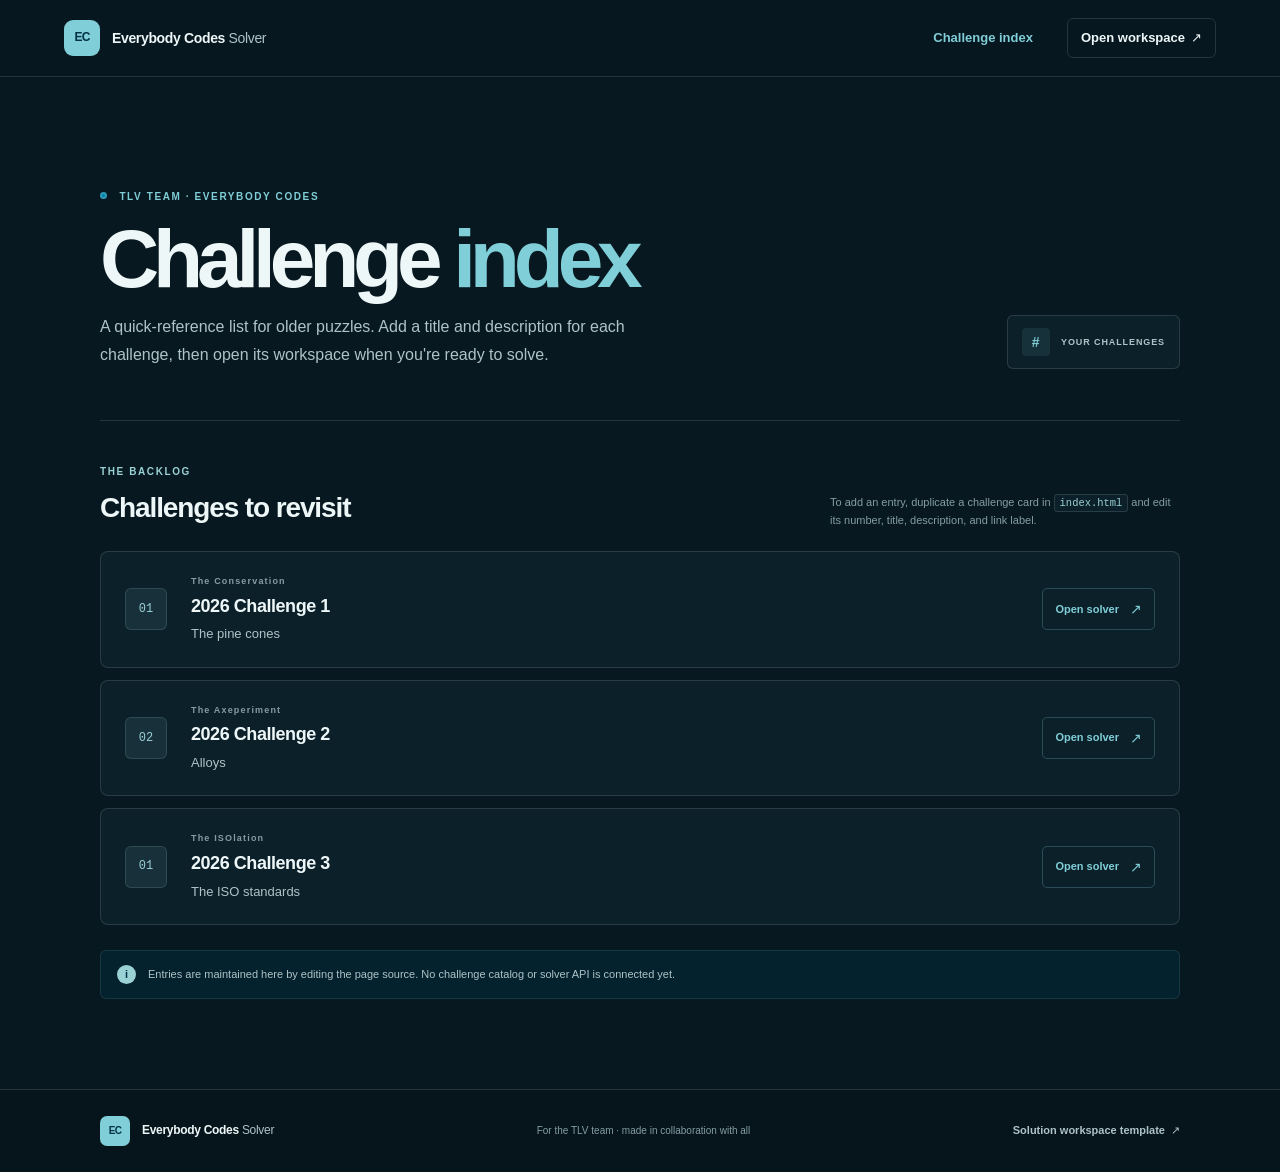
==== commit fb0a032f: "Refactor Everybody Codes Solver for EC2601 challenge - Updated CONTEXT.md to reflect the new three-p" ====
--- a/index.html
+++ b/index.html
@@ -52,12 +52,38 @@
           <article class="challenge-card">
             <div class="challenge-number" aria-hidden="true">01</div>
             <div class="challenge-copy">
-              <p class="challenge-kicker">CHALLENGE</p>
-              <h3>Challenge name / number</h3>
-              <p class="challenge-description">Replace this text with a short description of the challenge.</p>
+              <p class="challenge-kicker">The Conservation</p>
+              <h3>2026 Challenge 1</h3>
+              <p class="challenge-description">The pine cones</p>
             </div>
-            <a class="challenge-link" href="template.html" aria-label="Open workspace for Challenge name / number">
-              <span>Open workspace</span>
+            <a class="challenge-link" href="EC2601.html" aria-label="Open workspace for Challenge name / number">
+              <span>Open solver</span>
+              <span class="link-arrow" aria-hidden="true">↗</span>
+            </a>
+          </article>
+
+          <article class="challenge-card"> 
+            <div class="challenge-number" aria-hidden="true">02</div>
+            <div class="challenge-copy">
+              <p class="challenge-kicker">The Axeperiment</p>
+              <h3>2026 Challenge 2</h3>
+              <p class="challenge-description">Alloys</p>
+            </div>
+            <a class="challenge-link" href="EC2602.html" aria-label="Open workspace for Challenge name / number">
+              <span>Open solver</span>
+              <span class="link-arrow" aria-hidden="true">↗</span>
+            </a>
+          </article>
+
+          <article class="challenge-card">
+            <div class="challenge-number" aria-hidden="true">01</div>
+            <div class="challenge-copy">
+              <p class="challenge-kicker">The ISOlation</p>
+              <h3>2026 Challenge 3</h3>
+              <p class="challenge-description">The ISO standards</p>
+            </div>
+            <a class="challenge-link" href="EC2603.html" aria-label="Open workspace for Challenge name / number">
+              <span>Open solver</span>
               <span class="link-arrow" aria-hidden="true">↗</span>
             </a>
           </article>
@@ -76,8 +102,8 @@
           <span class="brand-mark" aria-hidden="true">EC</span>
           <span class="brand-name">Everybody Codes <span>Solver</span></span>
         </a>
-        <p>For the TLV team · challenges older than five days.</p>
-        <a class="footer-link" href="template.html">Solution workspace <span aria-hidden="true">↗</span></a>
+        <p>For the TLV team · made in collaboration with all</p>
+        <a class="footer-link" href="template.html">Solution workspace template<span aria-hidden="true">↗</span></a>
       </div>
     </footer>
   </body>
--- a/style.css
+++ b/style.css
@@ -518,6 +518,49 @@
   font-weight: 700;
 }
 
+.part-list {
+  display: grid;
+  gap: 34px;
+}
+
+.part-panel + .part-panel {
+  padding-top: 30px;
+  border-top: 1px solid var(--line);
+}
+
+.part-heading {
+  display: flex;
+  align-items: center;
+  gap: 14px;
+  margin-bottom: 14px;
+}
+
+.part-number {
+  width: 40px;
+  height: 40px;
+  flex: 0 0 auto;
+  display: grid;
+  place-items: center;
+  color: var(--teal);
+  background: rgba(154, 209, 212, 0.09);
+  border: 1px solid rgba(154, 209, 212, 0.18);
+  border-radius: 6px;
+  font-family: "Cascadia Code", Consolas, monospace;
+  font-size: 12px;
+}
+
+.part-heading .eyebrow {
+  margin-bottom: 1px;
+  font-size: 9px;
+}
+
+.part-heading h2 {
+  margin: 0;
+  font-size: 21px;
+  font-weight: 700;
+  letter-spacing: -0.035em;
+}
+
 .solver-form,
 .result-section {
   padding: clamp(19px, 4vw, 29px);
@@ -618,7 +661,7 @@
 }
 
 .result-section {
-  margin-top: 20px;
+  margin-top: 14px;
 }
 
 .result-heading {
@@ -633,7 +676,8 @@
   margin-bottom: 2px;
 }
 
-.result-heading h2 {
+.result-heading h2,
+.result-heading h3 {
   margin-bottom: 0;
   font-size: 20px;
   font-weight: 700;
@@ -860,6 +904,10 @@
     font-size: 37px;
   }
 
+  .part-panel + .part-panel {
+    padding-top: 23px;
+  }
+
   .solver-form,
   .result-section {
     padding: 17px;
